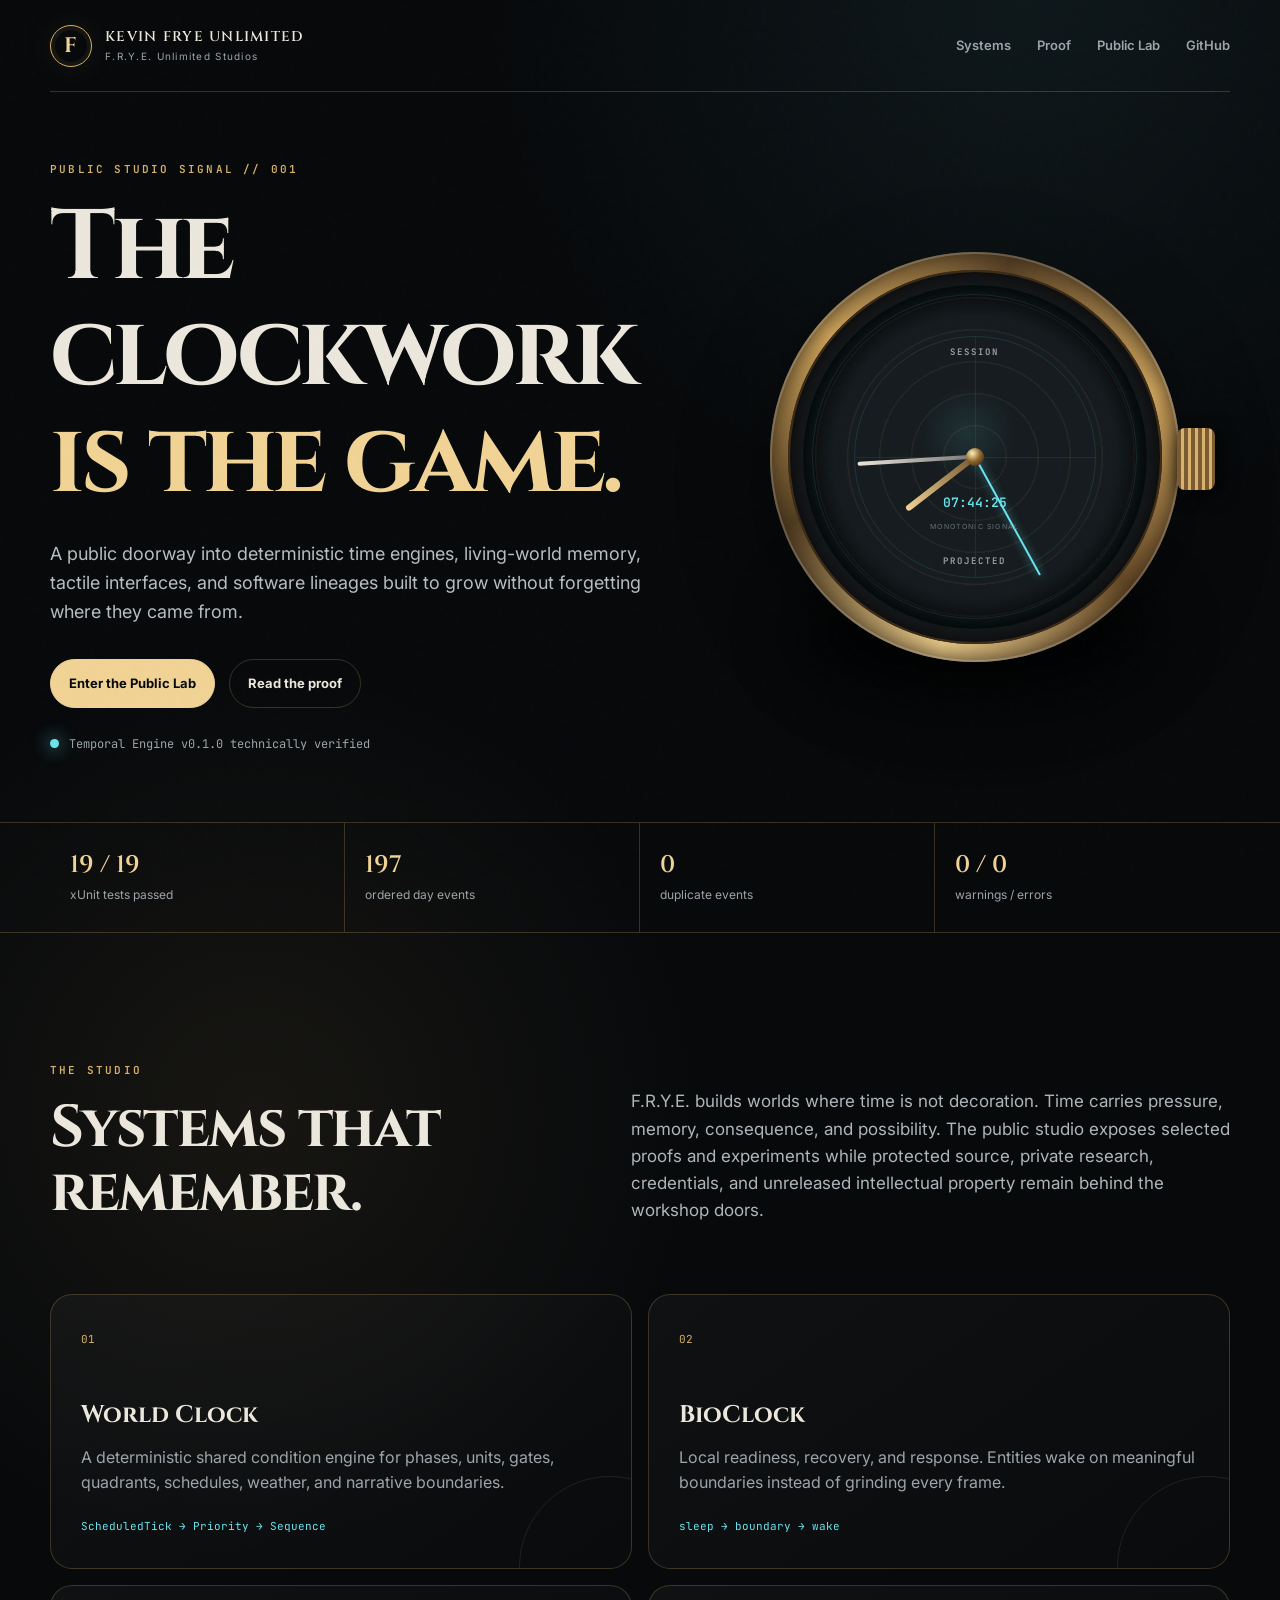
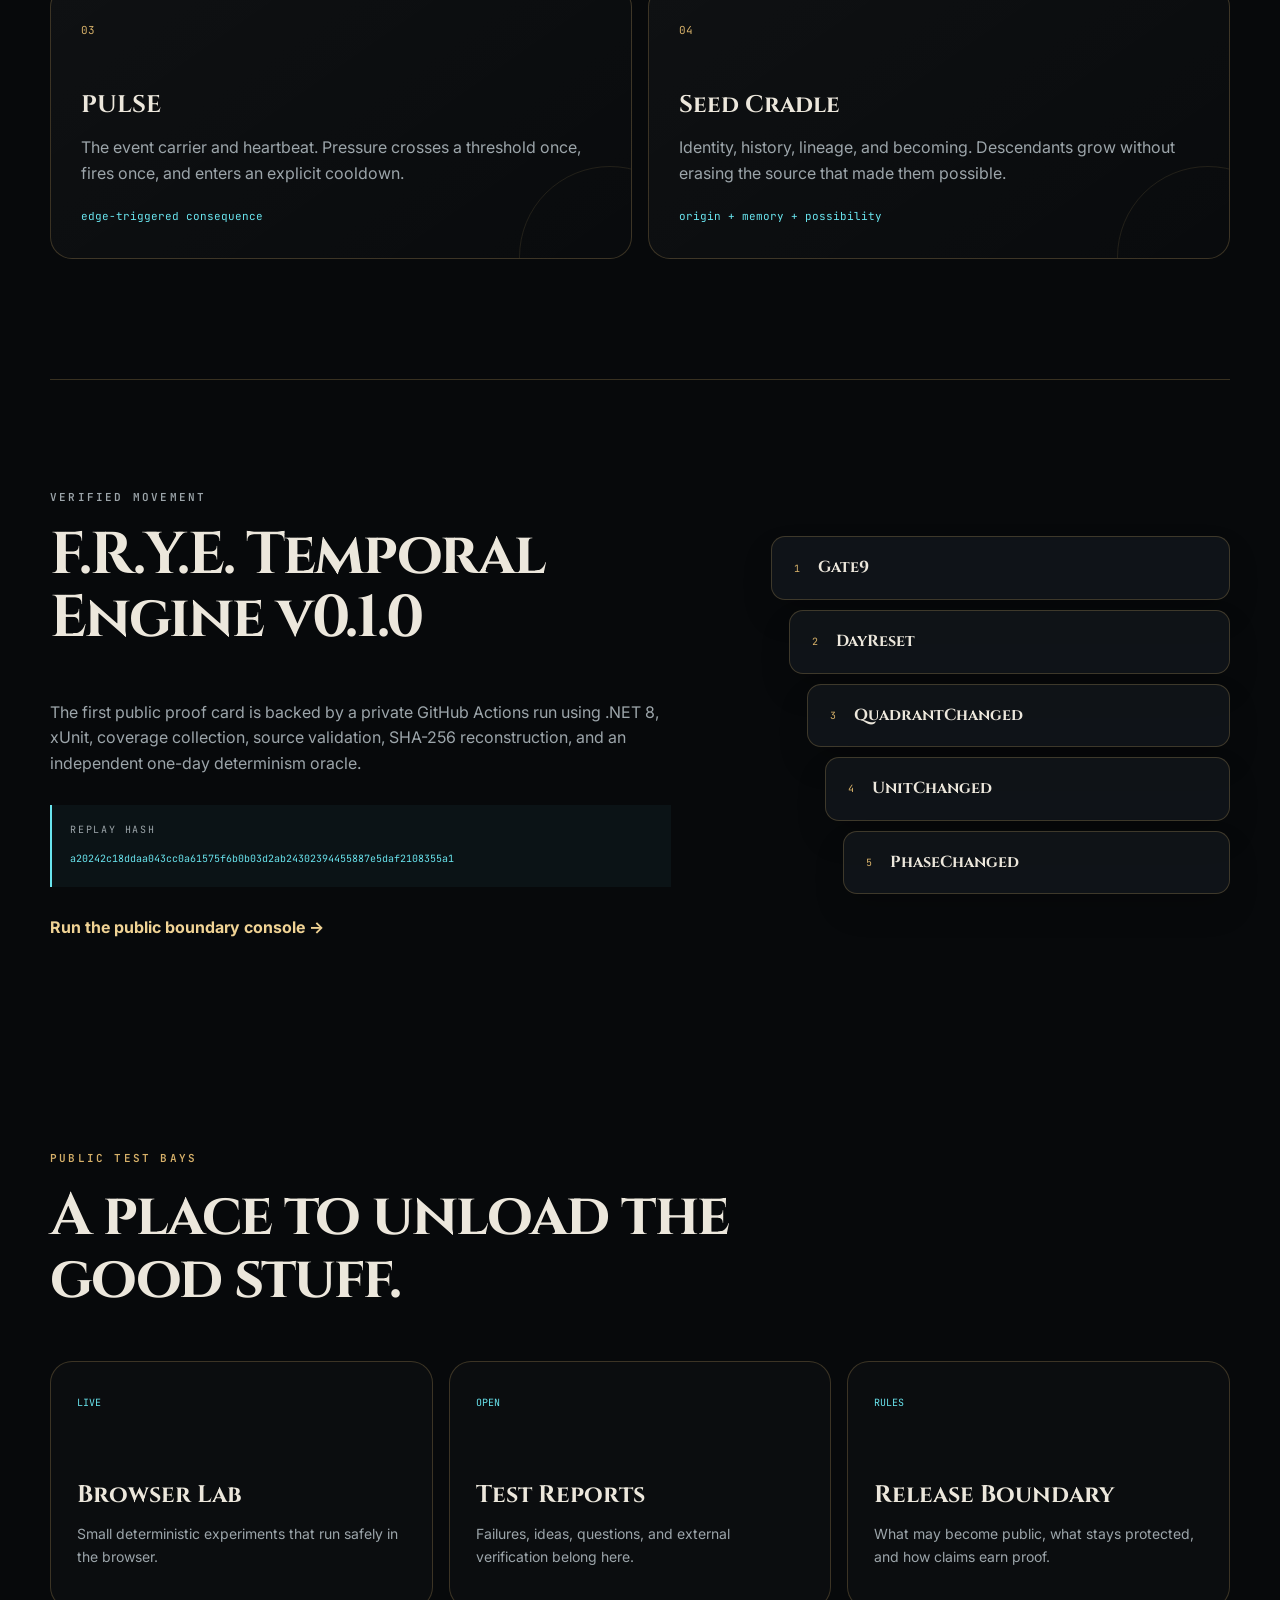
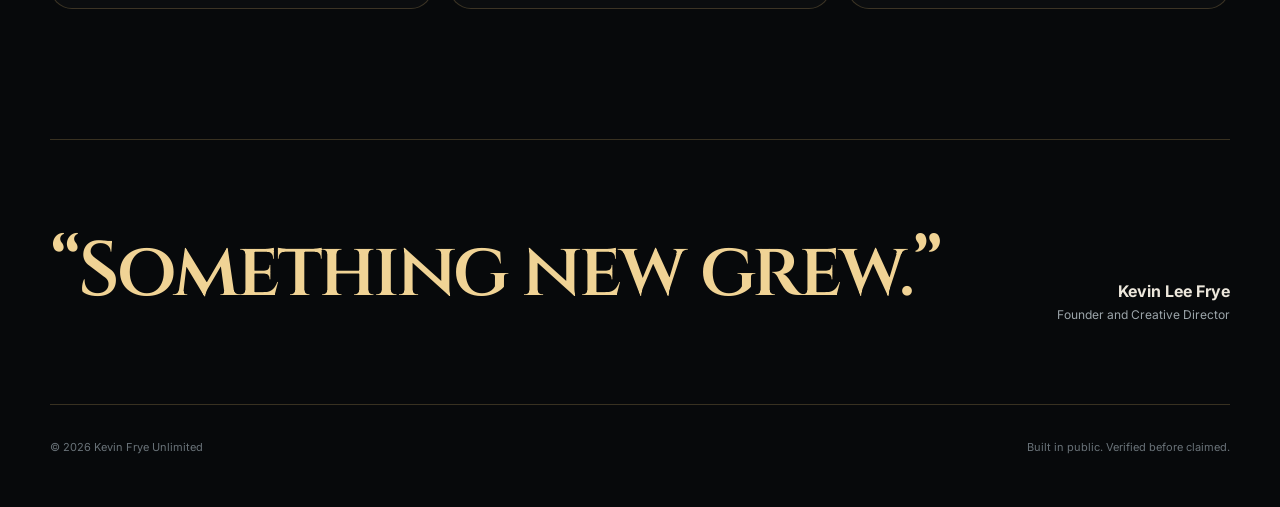
==== index.html @ 9b2622d8 "Launch Kevin Frye Unlimited public studio" ====
<!doctype html>
<html lang="en">
<head>
  <meta charset="utf-8">
  <meta name="viewport" content="width=device-width, initial-scale=1">
  <meta name="description" content="Kevin Frye Unlimited and F.R.Y.E. Unlimited Studios. Public experiments in deterministic time, living worlds, memory, and mechanical interfaces.">
  <meta name="theme-color" content="#07090b">
  <title>Kevin Frye Unlimited | F.R.Y.E. Unlimited Studios</title>
  <link rel="preconnect" href="https://fonts.googleapis.com">
  <link rel="preconnect" href="https://fonts.gstatic.com" crossorigin>
  <link href="https://fonts.googleapis.com/css2?family=Cinzel:wght@500;600;700&family=Inter:wght@400;500;600;700&family=JetBrains+Mono:wght@400;600&display=swap" rel="stylesheet">
  <link rel="stylesheet" href="assets/styles.css">
</head>
<body>
  <div class="page-noise" aria-hidden="true"></div>
  <header class="site-header">
    <a class="brand" href="#top" aria-label="Kevin Frye Unlimited home">
      <span class="brand-mark" aria-hidden="true">F</span>
      <span><strong>KEVIN FRYE UNLIMITED</strong><small>F.R.Y.E. Unlimited Studios</small></span>
    </a>
    <nav aria-label="Primary navigation">
      <a href="#systems">Systems</a>
      <a href="#proof">Proof</a>
      <a href="lab/">Public Lab</a>
      <a href="https://github.com/KevinLeeFrye/publicChatGPT">GitHub</a>
    </nav>
  </header>

  <main id="top">
    <section class="hero section-shell">
      <div class="hero-copy">
        <p class="eyebrow">PUBLIC STUDIO SIGNAL // 001</p>
        <h1>The clockwork<br><span>is the game.</span></h1>
        <p class="hero-lede">A public doorway into deterministic time engines, living-world memory, tactile interfaces, and software lineages built to grow without forgetting where they came from.</p>
        <div class="hero-actions">
          <a class="button primary" href="lab/">Enter the Public Lab</a>
          <a class="button ghost" href="#proof">Read the proof</a>
        </div>
        <div class="signal-line"><span class="signal-dot"></span><span>Temporal Engine v0.1.0 technically verified</span></div>
      </div>

      <div class="watch-stage" aria-label="Live mechanical time dial">
        <div class="watch-shadow"></div>
        <div class="watch-case">
          <div class="watch-crown" aria-hidden="true"></div>
          <div class="watch-bezel">
            <div class="watch-dial">
              <div class="dial-grid" aria-hidden="true"></div>
              <div class="dial-label north">SESSION</div>
              <div class="dial-label south">PROJECTED</div>
              <div class="ticks" aria-hidden="true"></div>
              <div class="hand hand-hour" id="hourHand"></div>
              <div class="hand hand-minute" id="minuteHand"></div>
              <div class="hand hand-second" id="secondHand"></div>
              <div class="pin"></div>
              <div class="watch-readout"><span id="liveTime">00:00:00</span><small>MONOTONIC SIGNAL</small></div>
              <div class="pressure-orbit" aria-hidden="true"></div>
            </div>
          </div>
        </div>
      </div>
    </section>

    <section class="proof-strip" aria-label="Verified engine metrics">
      <div><strong>19 / 19</strong><span>xUnit tests passed</span></div>
      <div><strong>197</strong><span>ordered day events</span></div>
      <div><strong>0</strong><span>duplicate events</span></div>
      <div><strong>0 / 0</strong><span>warnings / errors</span></div>
    </section>

    <section class="section-shell studio-intro" id="systems">
      <div><p class="eyebrow">THE STUDIO</p><h2>Systems that remember.</h2></div>
      <p>F.R.Y.E. builds worlds where time is not decoration. Time carries pressure, memory, consequence, and possibility. The public studio exposes selected proofs and experiments while protected source, private research, credentials, and unreleased intellectual property remain behind the workshop doors.</p>
    </section>

    <section class="section-shell system-grid">
      <article class="system-card"><span class="card-index">01</span><h3>World Clock</h3><p>A deterministic shared condition engine for phases, units, gates, quadrants, schedules, weather, and narrative boundaries.</p><code>ScheduledTick → Priority → Sequence</code></article>
      <article class="system-card"><span class="card-index">02</span><h3>BioClock</h3><p>Local readiness, recovery, and response. Entities wake on meaningful boundaries instead of grinding every frame.</p><code>sleep → boundary → wake</code></article>
      <article class="system-card"><span class="card-index">03</span><h3>PULSE</h3><p>The event carrier and heartbeat. Pressure crosses a threshold once, fires once, and enters an explicit cooldown.</p><code>edge-triggered consequence</code></article>
      <article class="system-card"><span class="card-index">04</span><h3>Seed Cradle</h3><p>Identity, history, lineage, and becoming. Descendants grow without erasing the source that made them possible.</p><code>origin + memory + possibility</code></article>
    </section>

    <section class="section-shell proof-section" id="proof">
      <div class="proof-copy">
        <p class="eyebrow">VERIFIED MOVEMENT</p>
        <h2>F.R.Y.E. Temporal Engine v0.1.0</h2>
        <p>The first public proof card is backed by a private GitHub Actions run using .NET 8, xUnit, coverage collection, source validation, SHA-256 reconstruction, and an independent one-day determinism oracle.</p>
        <div class="hash-box"><span>REPLAY HASH</span><code>a20242c18ddaa043cc0a61575f6b0b03d2ab24302394455887e5daf2108355a1</code></div>
        <a class="text-link" href="lab/">Run the public boundary console →</a>
      </div>
      <div class="event-stack" aria-label="Verified day boundary order">
        <div><span>1</span><strong>Gate9</strong></div><div><span>2</span><strong>DayReset</strong></div><div><span>3</span><strong>QuadrantChanged</strong></div><div><span>4</span><strong>UnitChanged</strong></div><div><span>5</span><strong>PhaseChanged</strong></div>
      </div>
    </section>

    <section class="section-shell bays-section">
      <div class="section-heading"><p class="eyebrow">PUBLIC TEST BAYS</p><h2>A place to unload the good stuff.</h2></div>
      <div class="bay-grid">
        <a class="bay-card" href="lab/"><span>LIVE</span><h3>Browser Lab</h3><p>Small deterministic experiments that run safely in the browser.</p></a>
        <a class="bay-card" href="https://github.com/KevinLeeFrye/publicChatGPT/issues"><span>OPEN</span><h3>Test Reports</h3><p>Failures, ideas, questions, and external verification belong here.</p></a>
        <a class="bay-card" href="PUBLIC_RELEASE_POLICY.md"><span>RULES</span><h3>Release Boundary</h3><p>What may become public, what stays protected, and how claims earn proof.</p></a>
      </div>
    </section>

    <section class="section-shell founder-section">
      <blockquote>“Something new grew.”</blockquote>
      <div><strong>Kevin Lee Frye</strong><span>Founder and Creative Director</span></div>
    </section>
  </main>

  <footer><span>© <span id="year"></span> Kevin Frye Unlimited</span><span>Built in public. Verified before claimed.</span></footer>
  <script src="assets/app.js"></script>
</body>
</html>
---- assets/styles.css ----
:root{--ink:#07090b;--panel:rgba(18,23,27,.82);--line:rgba(214,176,105,.24);--brass:#d6b069;--brass-light:#f0d395;--cyan:#69e4ee;--paper:#ece7dc;--muted:#9ca5aa;--crimson:#ee5d5d;--radius:22px;--shadow:0 30px 90px rgba(0,0,0,.38)}*{box-sizing:border-box}html{scroll-behavior:smooth}body{margin:0;color:var(--paper);background:radial-gradient(circle at 80% 0%,rgba(70,134,142,.12),transparent 34rem),radial-gradient(circle at 20% 30%,rgba(214,176,105,.08),transparent 28rem),var(--ink);font-family:Inter,system-ui,sans-serif;line-height:1.6;min-height:100vh;overflow-x:hidden}a{color:inherit}.page-noise{position:fixed;inset:0;pointer-events:none;opacity:.15;z-index:10;background-image:url("data:image/svg+xml,%3Csvg viewBox='0 0 180 180' xmlns='http://www.w3.org/2000/svg'%3E%3Cfilter id='n'%3E%3CfeTurbulence type='fractalNoise' baseFrequency='.82' numOctaves='3' stitchTiles='stitch'/%3E%3C/filter%3E%3Crect width='100%25' height='100%25' filter='url(%23n)' opacity='.08'/%3E%3C/svg%3E")}.site-header{width:min(1180px,calc(100% - 36px));margin:0 auto;min-height:92px;display:flex;justify-content:space-between;align-items:center;gap:30px;border-bottom:1px solid var(--line)}.brand{text-decoration:none;display:flex;align-items:center;gap:13px;letter-spacing:.08em}.brand-mark{width:42px;height:42px;border:1px solid var(--brass);border-radius:50%;display:grid;place-items:center;color:var(--brass-light);font:700 21px Cinzel,serif;box-shadow:inset 0 0 0 4px rgba(214,176,105,.07),0 0 30px rgba(214,176,105,.09)}.brand strong,.brand small{display:block}.brand strong{font:600 14px Cinzel,serif}.brand small{color:var(--muted);font-size:10px;margin-top:2px}nav{display:flex;gap:26px}nav a{color:var(--muted);text-decoration:none;font-size:13px;font-weight:600}nav a:hover{color:var(--paper)}.section-shell{width:min(1180px,calc(100% - 36px));margin-inline:auto}.hero{min-height:720px;display:grid;grid-template-columns:1.08fr .92fr;align-items:center;gap:70px;padding-block:70px}.eyebrow{color:var(--brass);font:600 11px JetBrains Mono,monospace;letter-spacing:.2em;text-transform:uppercase;margin:0 0 20px}h1,h2,h3{font-family:Cinzel,serif;line-height:1.08;margin-top:0}h1{font-size:clamp(58px,7.7vw,108px);letter-spacing:-.045em;margin-bottom:25px}h1 span{color:var(--brass-light)}h2{font-size:clamp(38px,4.6vw,64px);letter-spacing:-.035em}h3{font-size:24px}.hero-lede{max-width:660px;font-size:18px;color:#b7bec1}.hero-actions{display:flex;gap:14px;margin:32px 0 28px;flex-wrap:wrap}.button{text-decoration:none;padding:13px 18px;border-radius:999px;font-weight:700;font-size:13px;border:1px solid var(--line);transition:transform .2s ease,background .2s ease,border-color .2s ease}.button:hover{transform:translateY(-2px)}.button.primary{background:var(--brass-light);color:var(--ink);border-color:var(--brass-light)}.button.ghost:hover{border-color:var(--brass);background:rgba(214,176,105,.08)}.signal-line{display:flex;align-items:center;gap:10px;color:var(--muted);font:12px JetBrains Mono,monospace}.signal-dot{width:9px;height:9px;border-radius:50%;background:var(--cyan);box-shadow:0 0 18px var(--cyan);animation:pulse 2s infinite}@keyframes pulse{50%{opacity:.45;box-shadow:0 0 6px var(--cyan)}}.watch-stage{position:relative;min-height:520px;display:grid;place-items:center}.watch-shadow{position:absolute;width:70%;height:25%;bottom:4%;background:#000;filter:blur(34px);opacity:.75;border-radius:50%}.watch-case{width:min(410px,86vw);aspect-ratio:1;border-radius:50%;padding:18px;position:relative;background:conic-gradient(from 10deg,#5b4428,#d5aa60,#6b4d2a,#efd08d,#554023,#d5aa60,#5b4428);box-shadow:var(--shadow),inset 0 0 0 2px rgba(255,255,255,.2),inset 0 0 25px #2a1e10}.watch-crown{position:absolute;right:-35px;top:43%;width:38px;height:62px;border-radius:8px;background:repeating-linear-gradient(90deg,#7b5b32 0 4px,#d9b36d 4px 7px);box-shadow:4px 5px 18px #000}.watch-bezel{width:100%;height:100%;border-radius:50%;padding:14px;background:#171a1c;box-shadow:inset 0 0 25px #000,inset 0 0 0 2px #74542e}.watch-dial{width:100%;height:100%;border-radius:50%;position:relative;overflow:hidden;background:radial-gradient(circle at 48% 43%,rgba(105,228,238,.11),transparent 18%),repeating-radial-gradient(circle,transparent 0 30px,rgba(214,176,105,.07) 31px 32px),radial-gradient(circle,#161c1f 0 58%,#0b0e10 72%);box-shadow:inset 0 0 35px #000,inset 0 0 0 1px rgba(105,228,238,.18)}.dial-grid{position:absolute;inset:15%;border:1px solid rgba(105,228,238,.12);border-radius:50%}.dial-grid:before,.dial-grid:after{content:"";position:absolute;background:rgba(105,228,238,.09)}.dial-grid:before{width:1px;height:100%;left:50%}.dial-grid:after{height:1px;width:100%;top:50%}.dial-label{position:absolute;left:50%;transform:translateX(-50%);font:600 9px JetBrains Mono,monospace;letter-spacing:.22em;color:var(--muted)}.dial-label.north{top:18%}.dial-label.south{bottom:18%}.ticks{position:absolute;inset:7%;border-radius:50%;background:repeating-conic-gradient(from -1deg,rgba(240,211,149,.75) 0 .45deg,transparent .45deg 6deg);mask:radial-gradient(circle,transparent 0 85%,#000 86%)}.hand{position:absolute;left:50%;bottom:50%;transform-origin:50% 100%;border-radius:999px}.hand-hour{height:25%;width:6px;margin-left:-3px;background:linear-gradient(var(--brass-light),#75562f)}.hand-minute{height:34%;width:4px;margin-left:-2px;background:linear-gradient(#e9e4d7,#777)}.hand-second{height:39%;width:2px;margin-left:-1px;background:var(--cyan);box-shadow:0 0 8px rgba(105,228,238,.7)}.pin{position:absolute;width:18px;height:18px;border-radius:50%;left:calc(50% - 9px);top:calc(50% - 9px);background:radial-gradient(circle at 35% 30%,#fff0b4,#8d642e 48%,#23180d);z-index:4}.watch-readout{position:absolute;left:50%;bottom:27%;transform:translateX(-50%);text-align:center}.watch-readout span{display:block;font:600 13px JetBrains Mono,monospace;color:var(--cyan)}.watch-readout small{color:#667177;font-size:7px;letter-spacing:.17em}.pressure-orbit{position:absolute;inset:3%;border-radius:50%;border:1px solid rgba(105,228,238,.12);box-shadow:0 0 35px rgba(105,228,238,.05)}.proof-strip{border-block:1px solid var(--line);display:grid;grid-template-columns:repeat(4,1fr);width:100%;padding-inline:max(18px,calc((100vw - 1180px)/2))}.proof-strip div{padding:26px 20px;border-right:1px solid var(--line)}.proof-strip div:last-child{border-right:0}.proof-strip strong{display:block;color:var(--brass-light);font:600 24px Cinzel,serif}.proof-strip span{color:var(--muted);font-size:12px}.studio-intro{display:grid;grid-template-columns:.9fr 1.1fr;gap:90px;padding-block:130px 70px;align-items:end}.studio-intro h2{margin-bottom:0}.studio-intro>p{color:#aeb6ba;font-size:17px;margin:0}.system-grid{display:grid;grid-template-columns:repeat(2,1fr);gap:16px;padding-bottom:120px}.system-card{min-height:270px;padding:30px;border:1px solid var(--line);border-radius:var(--radius);background:linear-gradient(145deg,rgba(255,255,255,.035),rgba(255,255,255,.01));position:relative;overflow:hidden}.system-card:after{content:"";position:absolute;width:180px;height:180px;right:-70px;bottom:-90px;border:1px solid rgba(214,176,105,.12);border-radius:50%}.card-index{color:var(--brass);font:11px JetBrains Mono,monospace}.system-card h3{margin:52px 0 12px}.system-card p{color:var(--muted);max-width:520px}.system-card code{color:var(--cyan);font:11px JetBrains Mono,monospace}.proof-section{padding-block:110px;border-top:1px solid var(--line);display:grid;grid-template-columns:1.15fr .85fr;gap:100px;align-items:center}.proof-copy p{color:var(--muted)}.hash-box{margin:28px 0;padding:18px;border-left:2px solid var(--cyan);background:rgba(105,228,238,.045);overflow:hidden}.hash-box span{display:block;color:var(--muted);font:10px JetBrains Mono,monospace;letter-spacing:.18em;margin-bottom:8px}.hash-box code{color:var(--cyan);font:10px JetBrains Mono,monospace;overflow-wrap:anywhere}.text-link{color:var(--brass-light);font-weight:700;text-decoration:none}.event-stack{display:grid;gap:10px}.event-stack div{display:flex;align-items:center;gap:18px;padding:18px 22px;border:1px solid var(--line);border-radius:14px;background:var(--panel);box-shadow:0 16px 30px rgba(0,0,0,.16)}.event-stack div:nth-child(2){margin-left:18px}.event-stack div:nth-child(3){margin-left:36px}.event-stack div:nth-child(4){margin-left:54px}.event-stack div:nth-child(5){margin-left:72px}.event-stack span{color:var(--brass);font:10px JetBrains Mono,monospace}.event-stack strong{font-family:Cinzel,serif}.bays-section{padding-block:100px 130px}.section-heading{max-width:700px}.bay-grid{display:grid;grid-template-columns:repeat(3,1fr);gap:16px;margin-top:44px}.bay-card{min-height:230px;padding:26px;border:1px solid var(--line);border-radius:var(--radius);text-decoration:none;background:rgba(255,255,255,.02);transition:transform .2s ease,border-color .2s ease}.bay-card:hover{transform:translateY(-5px);border-color:rgba(214,176,105,.7)}.bay-card>span{color:var(--cyan);font:10px JetBrains Mono,monospace}.bay-card h3{margin:70px 0 10px}.bay-card p{color:var(--muted);font-size:14px}.founder-section{border-block:1px solid var(--line);padding-block:80px;display:flex;justify-content:space-between;align-items:end;gap:40px}blockquote{margin:0;color:var(--brass-light);font:600 clamp(38px,6vw,78px) Cinzel,serif;letter-spacing:-.04em}.founder-section strong,.founder-section span{display:block;text-align:right}.founder-section span{color:var(--muted);font-size:12px}footer{width:min(1180px,calc(100% - 36px));margin:auto;padding:34px 0 50px;display:flex;justify-content:space-between;color:#697278;font-size:11px}.lab-page .site-header{margin-bottom:40px}.lab-shell{width:min(1180px,calc(100% - 36px));margin:auto;padding:60px 0 110px}.lab-hero{display:grid;grid-template-columns:1fr .85fr;gap:60px;align-items:end;margin-bottom:45px}.lab-hero p{color:var(--muted);max-width:700px}.console-layout{display:grid;grid-template-columns:.75fr 1.25fr;gap:16px}.control-panel,.console-panel{border:1px solid var(--line);border-radius:var(--radius);background:rgba(13,17,20,.82);box-shadow:var(--shadow)}.control-panel{padding:26px}.control-panel label{display:block;color:var(--muted);font-size:12px;margin:18px 0 7px}.control-panel input[type=range]{width:100%;accent-color:var(--brass)}.metric-pair{display:grid;grid-template-columns:1fr 1fr;gap:10px;margin-top:18px}.metric{padding:14px;border:1px solid var(--line);border-radius:12px}.metric span{color:var(--muted);font-size:10px;display:block}.metric strong{color:var(--cyan);font:600 18px JetBrains Mono,monospace}.console-actions{display:flex;gap:10px;flex-wrap:wrap;margin-top:24px}.console-actions button{cursor:pointer;border-radius:999px;padding:11px 15px;border:1px solid var(--line);background:transparent;color:var(--paper);font-weight:700}.console-actions button.primary{background:var(--brass-light);color:var(--ink)}.console-panel{overflow:hidden}.console-head{display:flex;justify-content:space-between;padding:15px 18px;border-bottom:1px solid var(--line);font:10px JetBrains Mono,monospace;color:var(--muted)}.console-log{min-height:480px;max-height:560px;overflow:auto;padding:18px;font:12px/1.7 JetBrains Mono,monospace}.log-line{display:grid;grid-template-columns:82px 1fr;gap:12px;padding:5px 0;border-bottom:1px solid rgba(255,255,255,.035)}.log-tick{color:#677178}.log-event{color:#d8dedf}.log-event.gate{color:var(--brass-light)}.log-event.reset{color:var(--crimson)}.log-event.phase{color:var(--cyan)}.lab-note{margin-top:18px;color:#6f787d;font-size:11px}@media(max-width:900px){.site-header{min-height:82px}nav a:not(:last-child){display:none}.hero,.studio-intro,.proof-section,.lab-hero,.console-layout{grid-template-columns:1fr}.hero{padding-top:55px;gap:20px}.watch-stage{min-height:440px}.studio-intro,.proof-section{gap:35px}.proof-strip{grid-template-columns:1fr 1fr}.proof-strip div:nth-child(2){border-right:0}.proof-strip div:nth-child(-n+2){border-bottom:1px solid var(--line)}.bay-grid{grid-template-columns:1fr}.founder-section{align-items:flex-start;flex-direction:column}.founder-section strong,.founder-section span{text-align:left}}@media(max-width:620px){.brand strong{font-size:12px}.brand small{display:none}h1{font-size:54px}.system-grid{grid-template-columns:1fr}.proof-strip{padding-inline:8px}.proof-strip div{padding:18px 10px}.proof-strip strong{font-size:18px}.event-stack div:nth-child(n){margin-left:0}footer{flex-direction:column;gap:8px}}
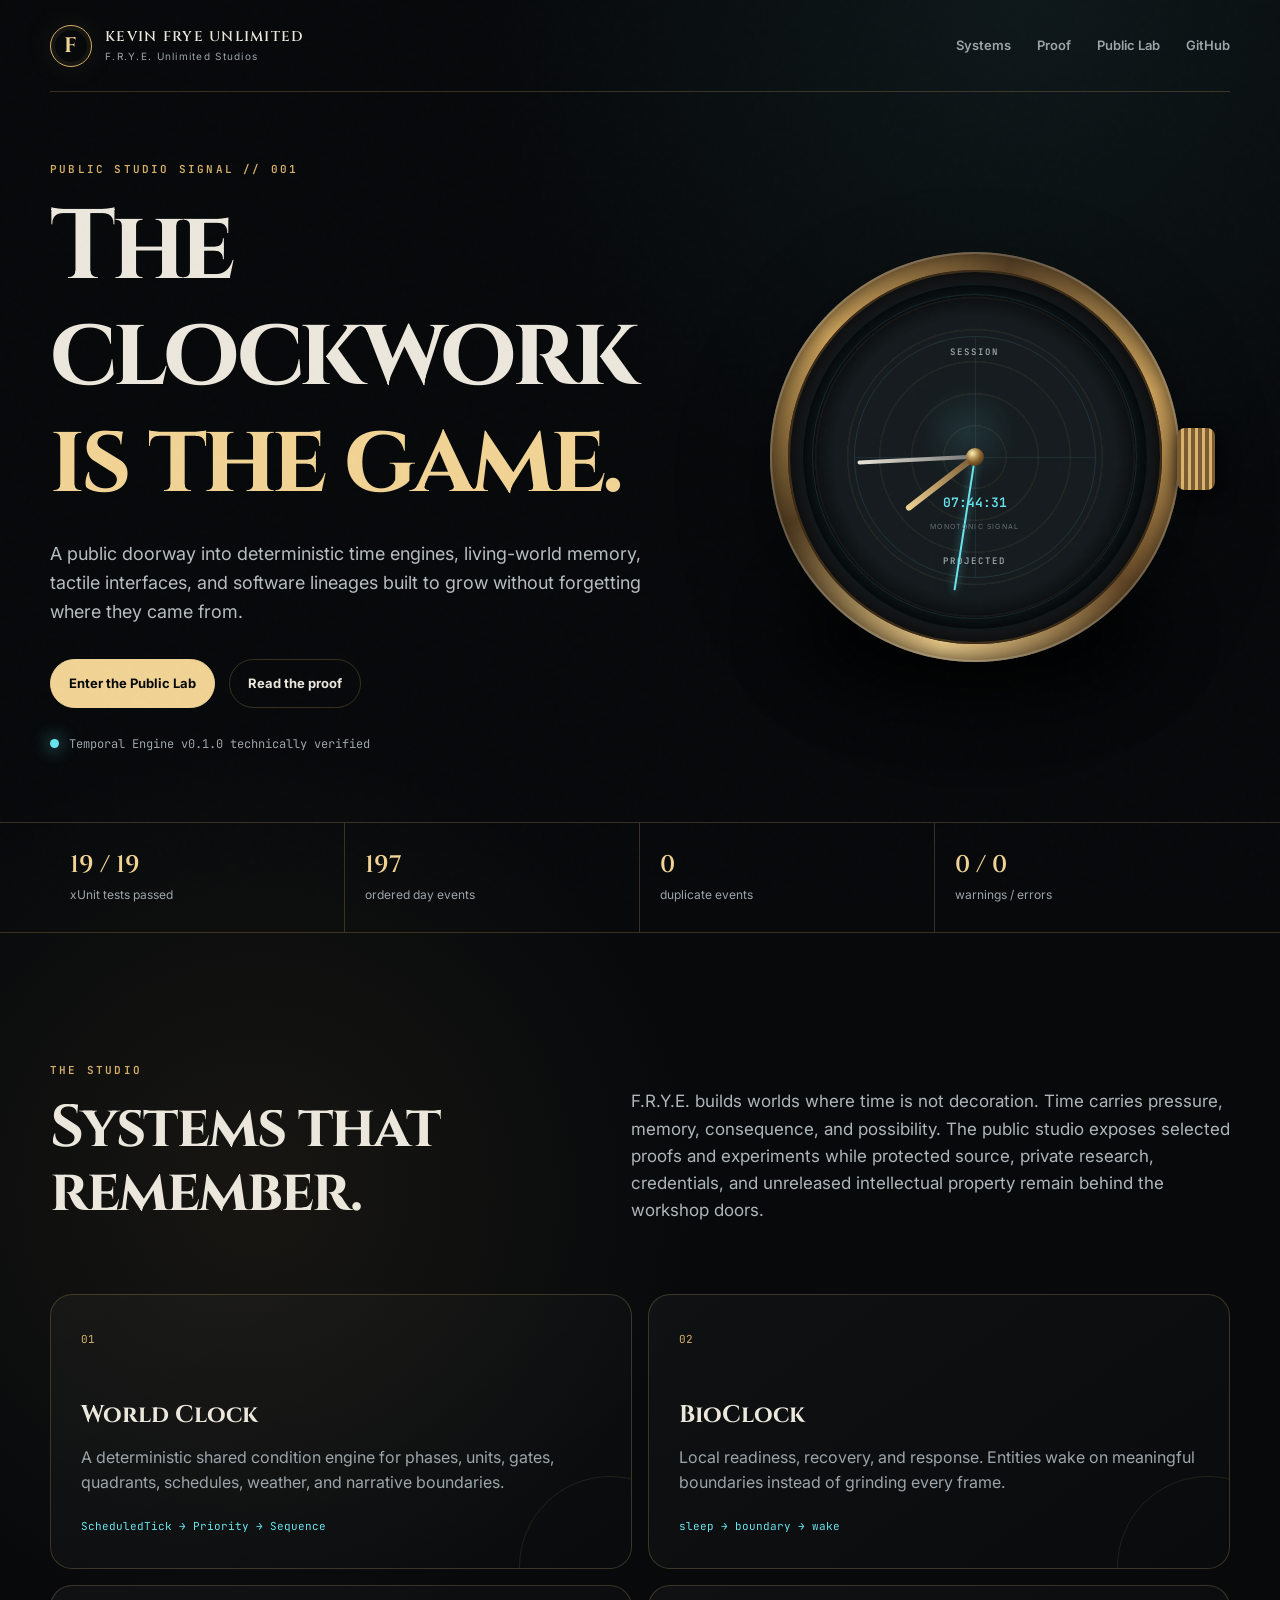
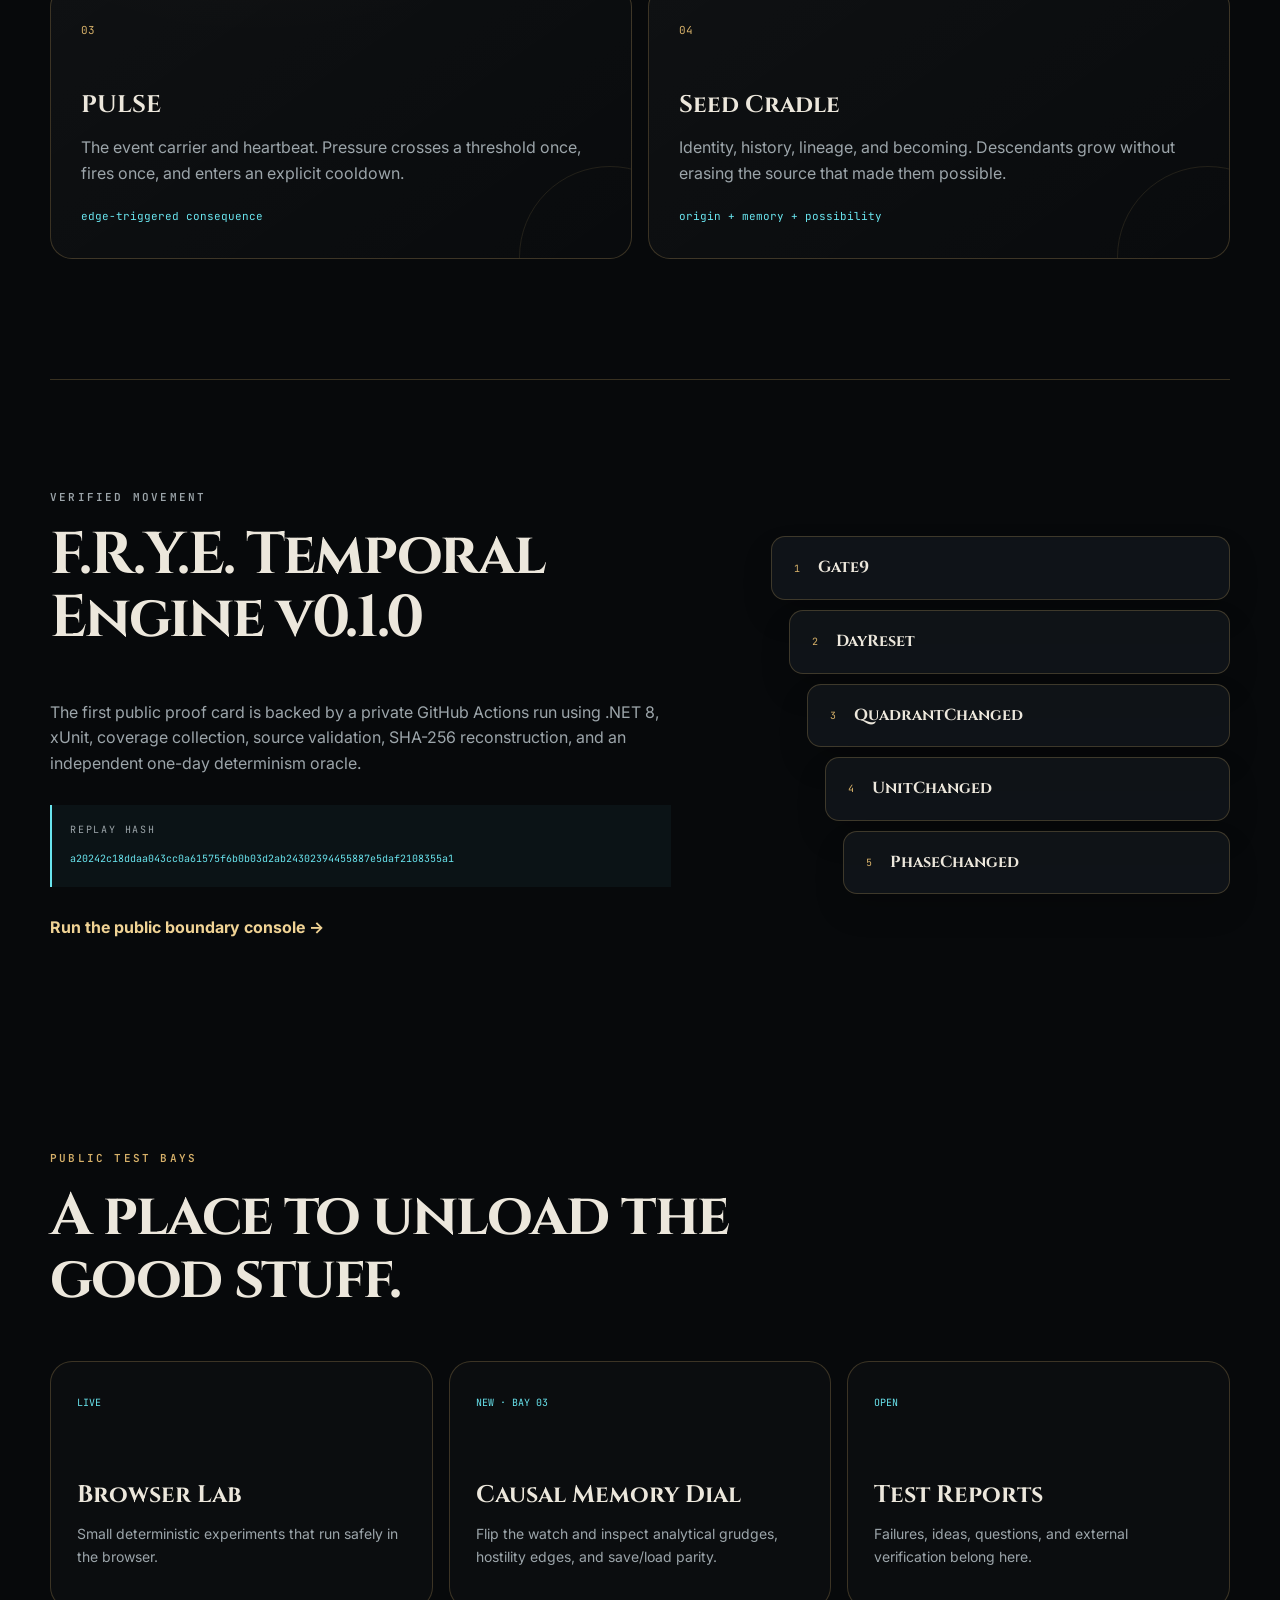
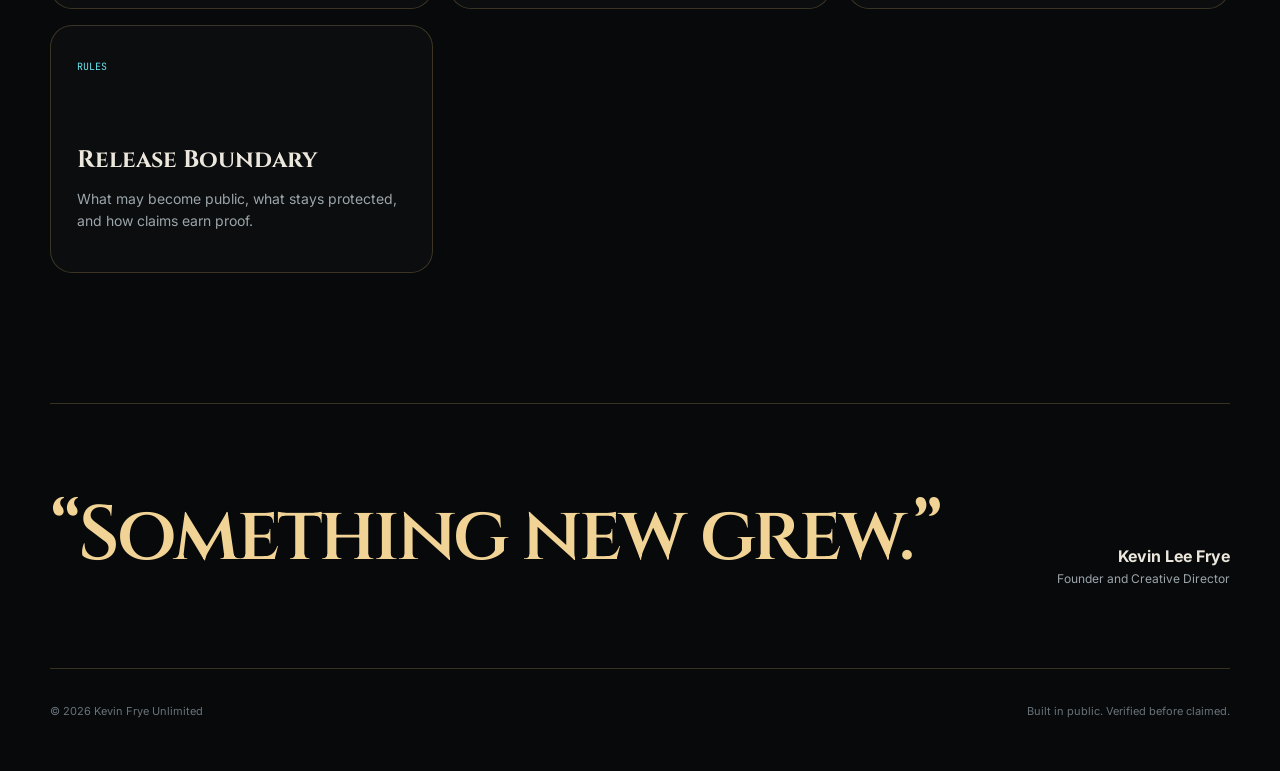
==== commit bc25faa4: "Add Bay 03 to the public landing page" ====
--- a/index.html
+++ b/index.html
@@ -97,6 +97,7 @@
       <div class="section-heading"><p class="eyebrow">PUBLIC TEST BAYS</p><h2>A place to unload the good stuff.</h2></div>
       <div class="bay-grid">
         <a class="bay-card" href="lab/"><span>LIVE</span><h3>Browser Lab</h3><p>Small deterministic experiments that run safely in the browser.</p></a>
+        <a class="bay-card" href="lab/bay-03/"><span>NEW · BAY 03</span><h3>Causal Memory Dial</h3><p>Flip the watch and inspect analytical grudges, hostility edges, and save/load parity.</p></a>
         <a class="bay-card" href="https://github.com/KevinLeeFrye/publicChatGPT/issues"><span>OPEN</span><h3>Test Reports</h3><p>Failures, ideas, questions, and external verification belong here.</p></a>
         <a class="bay-card" href="PUBLIC_RELEASE_POLICY.md"><span>RULES</span><h3>Release Boundary</h3><p>What may become public, what stays protected, and how claims earn proof.</p></a>
       </div>
